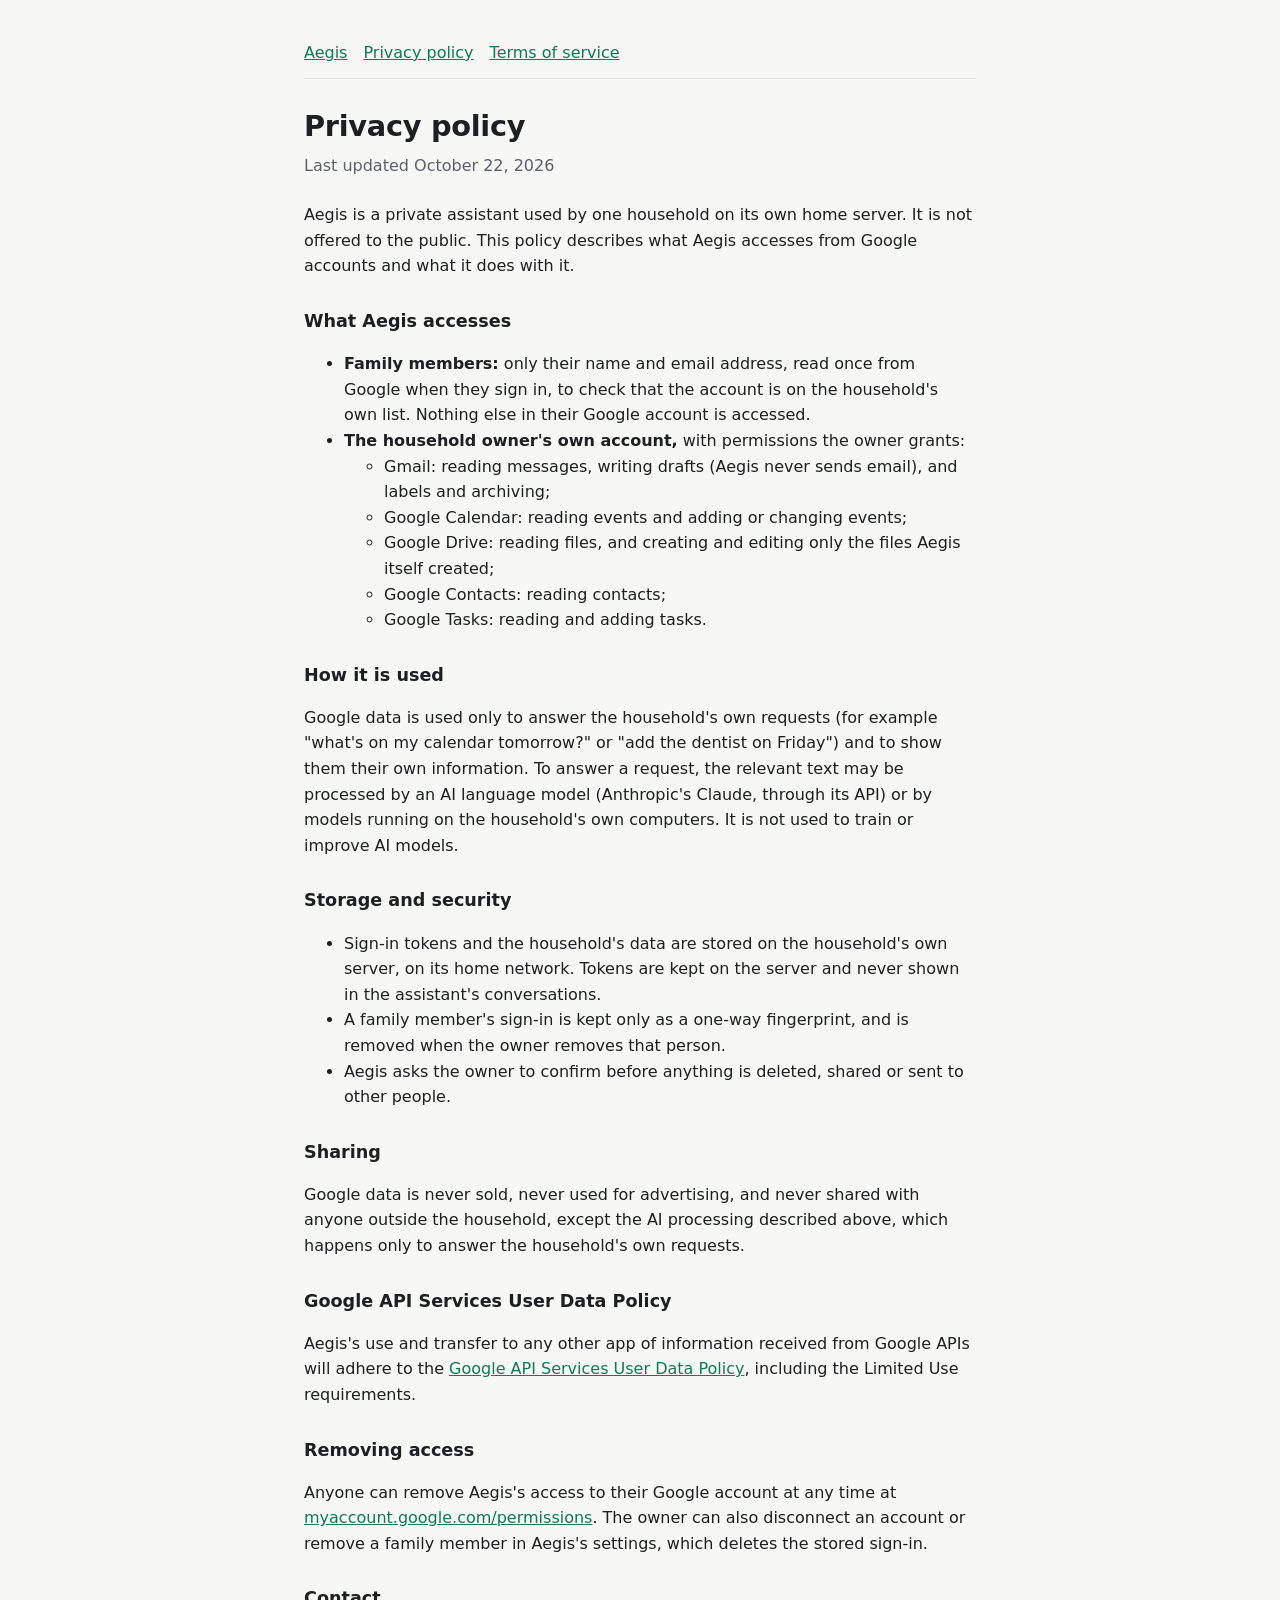
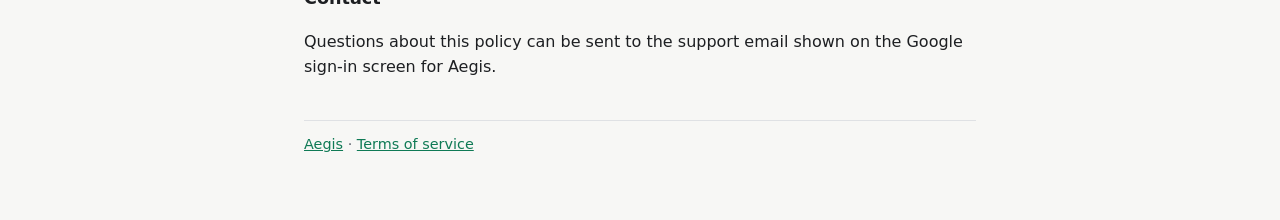
==== privacy.html @ 93bcda1e "Aegis home page, privacy policy and terms (for Google's OAuth branding) Co-Authored-By: Claude Opus " ====
<!doctype html>
<html lang="en">
<head>
<meta charset="utf-8">
<meta name="viewport" content="width=device-width, initial-scale=1">
<title>Aegis privacy policy</title>
<link rel="stylesheet" href="style.css">
</head>
<body>
<main>
  <nav><a href="./">Aegis</a><a href="privacy.html">Privacy policy</a><a href="terms.html">Terms of service</a></nav>
  <h1>Privacy policy</h1>
  <p class="sub">Last updated October 22, 2026</p>

  <p>Aegis is a private assistant used by one household on its own home server. It is not offered to the public.
    This policy describes what Aegis accesses from Google accounts and what it does with it.</p>

  <h2>What Aegis accesses</h2>
  <ul>
    <li><strong>Family members:</strong> only their name and email address, read once from Google when they sign in,
      to check that the account is on the household's own list. Nothing else in their Google account is accessed.</li>
    <li><strong>The household owner's own account,</strong> with permissions the owner grants:
      <ul>
        <li>Gmail: reading messages, writing drafts (Aegis never sends email), and labels and archiving;</li>
        <li>Google Calendar: reading events and adding or changing events;</li>
        <li>Google Drive: reading files, and creating and editing only the files Aegis itself created;</li>
        <li>Google Contacts: reading contacts;</li>
        <li>Google Tasks: reading and adding tasks.</li>
      </ul>
    </li>
  </ul>

  <h2>How it is used</h2>
  <p>Google data is used only to answer the household's own requests (for example "what's on my calendar
    tomorrow?" or "add the dentist on Friday") and to show them their own information. To answer a request, the
    relevant text may be processed by an AI language model (Anthropic's Claude, through its API) or by models
    running on the household's own computers. It is not used to train or improve AI models.</p>

  <h2>Storage and security</h2>
  <ul>
    <li>Sign-in tokens and the household's data are stored on the household's own server, on its home network.
      Tokens are kept on the server and never shown in the assistant's conversations.</li>
    <li>A family member's sign-in is kept only as a one-way fingerprint, and is removed when the owner removes that
      person.</li>
    <li>Aegis asks the owner to confirm before anything is deleted, shared or sent to other people.</li>
  </ul>

  <h2>Sharing</h2>
  <p>Google data is never sold, never used for advertising, and never shared with anyone outside the household,
    except the AI processing described above, which happens only to answer the household's own requests.</p>

  <h2>Google API Services User Data Policy</h2>
  <p>Aegis's use and transfer to any other app of information received from Google APIs will adhere to the
    <a href="https://developers.google.com/terms/api-services-user-data-policy">Google API Services User Data
    Policy</a>, including the Limited Use requirements.</p>

  <h2>Removing access</h2>
  <p>Anyone can remove Aegis's access to their Google account at any time at
    <a href="https://myaccount.google.com/permissions">myaccount.google.com/permissions</a>. The owner can also
    disconnect an account or remove a family member in Aegis's settings, which deletes the stored sign-in.</p>

  <h2>Contact</h2>
  <p>Questions about this policy can be sent to the support email shown on the Google sign-in screen for Aegis.</p>

  <footer><a href="./">Aegis</a> &middot; <a href="terms.html">Terms of service</a></footer>
</main>
</body>
</html>
---- style.css ----
:root {
  --bg: #f7f7f5; --text: #1d1f22; --muted: #5b616b; --line: #dfe1e4; --accent: #0f7a55;
  color-scheme: light dark;
}
@media (prefers-color-scheme: dark) {
  :root { --bg: #0d0f12; --text: #e9ebee; --muted: #9aa1ab; --line: #262a30; --accent: #3ddc97; }
}
* { box-sizing: border-box; }
body { margin: 0; background: var(--bg); color: var(--text);
       font: 16px/1.6 system-ui, -apple-system, "Segoe UI", Roboto, sans-serif; }
main { max-width: 44rem; margin: 0 auto; padding: 40px 16px 64px; }
h1 { font-size: 1.8rem; margin: 0 0 4px; letter-spacing: -0.01em; }
h2 { font-size: 1.1rem; margin: 28px 0 6px; }
p, li { color: var(--text); }
.sub { color: var(--muted); margin: 0 0 24px; }
nav { display: flex; gap: 16px; flex-wrap: wrap; border-bottom: 1px solid var(--line); padding-bottom: 12px; margin-bottom: 24px; }
a { color: var(--accent); }
footer { margin-top: 40px; color: var(--muted); font-size: .9rem; border-top: 1px solid var(--line); padding-top: 12px; }
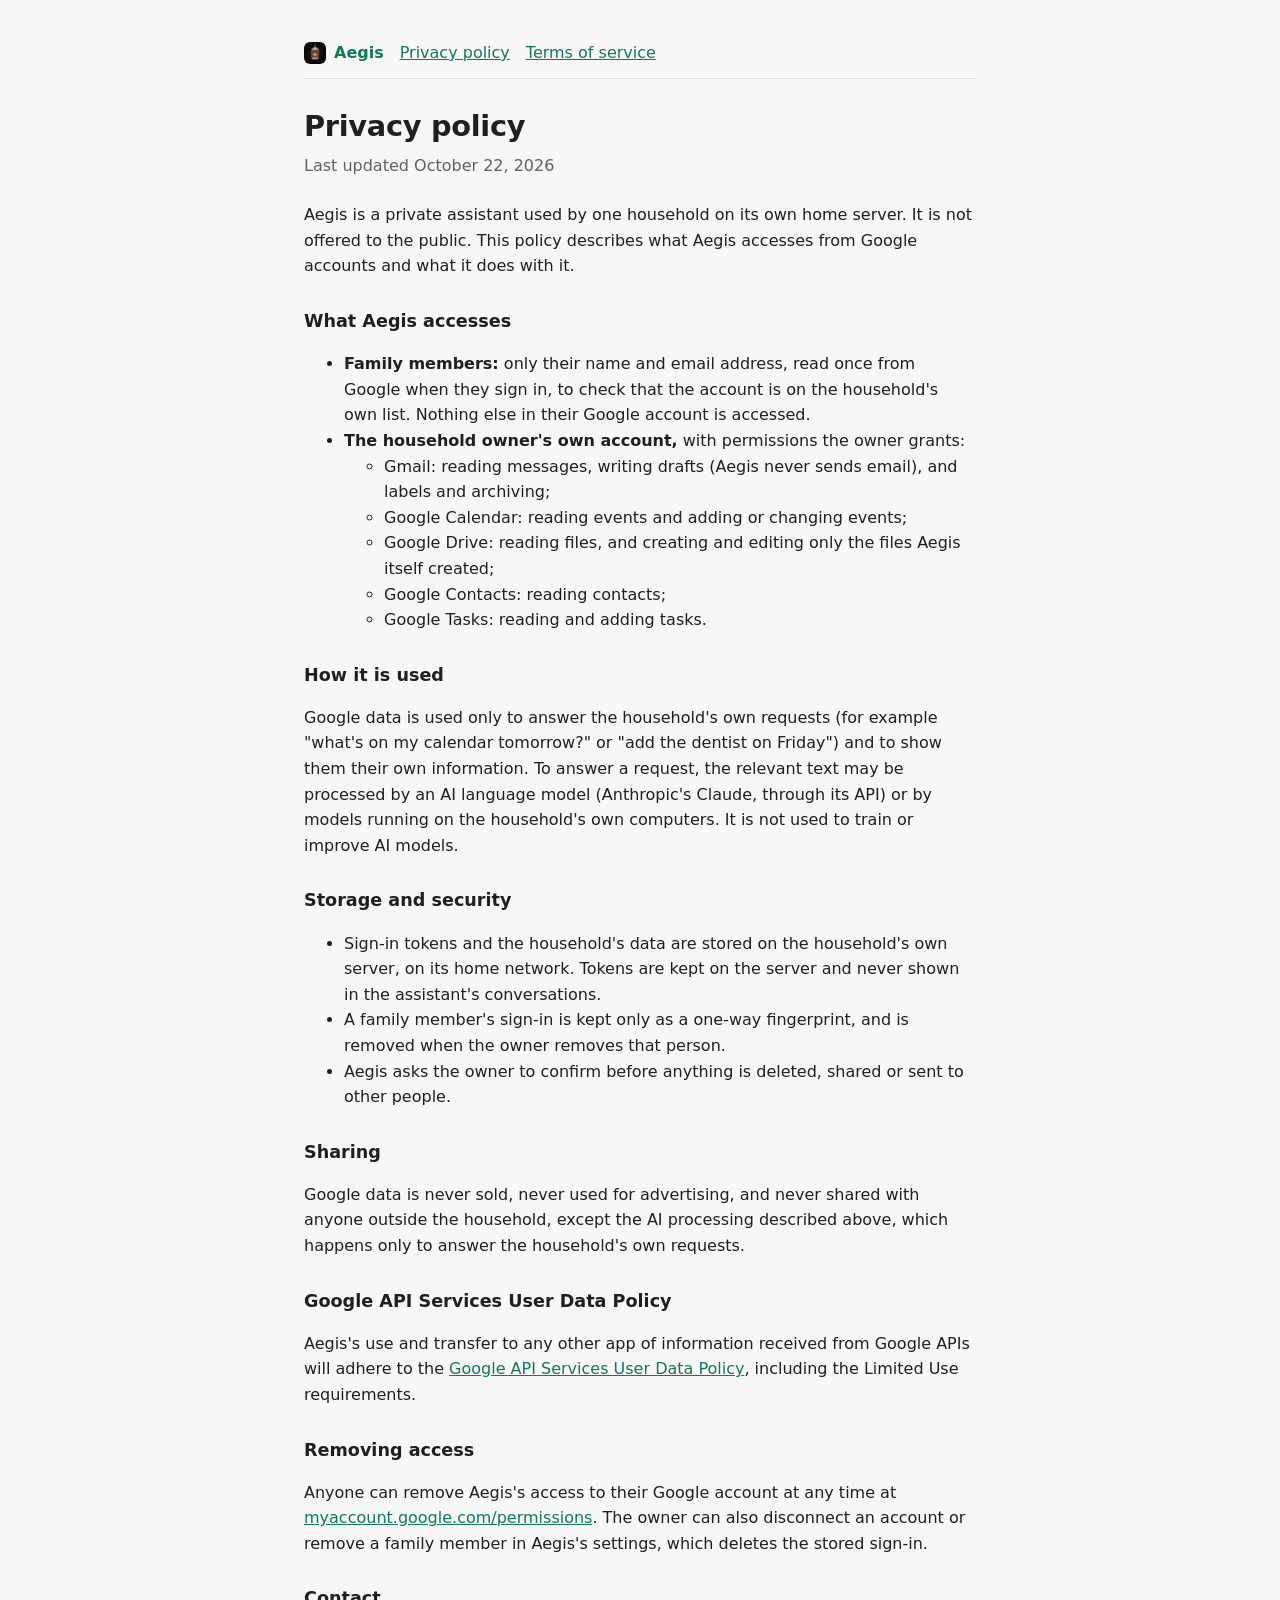
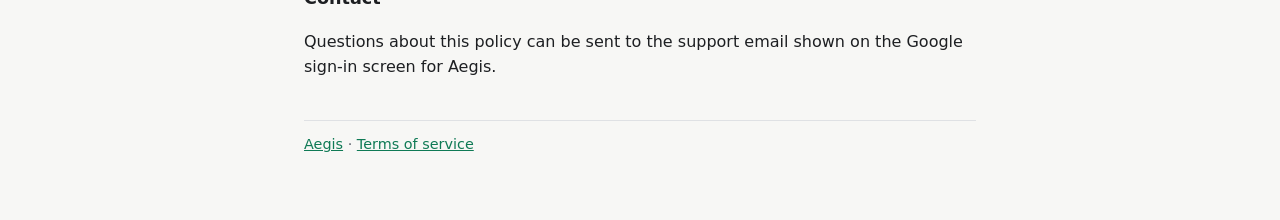
==== commit 8e4f6442: "Add the lantern icon (browser tab + header) Co-Authored-By: Claude Opus 5.5 <noreply@anthropic.com> " ====
--- a/privacy.html
+++ b/privacy.html
@@ -4,11 +4,13 @@
 <meta charset="utf-8">
 <meta name="viewport" content="width=device-width, initial-scale=1">
 <title>Aegis privacy policy</title>
+<link rel="icon" href="icon.png">
+<link rel="apple-touch-icon" href="icon.png">
 <link rel="stylesheet" href="style.css">
 </head>
 <body>
 <main>
-  <nav><a href="./">Aegis</a><a href="privacy.html">Privacy policy</a><a href="terms.html">Terms of service</a></nav>
+  <nav><a href="./" class="brand"><img src="icon.png" alt="" width="22" height="22">Aegis</a><a href="privacy.html">Privacy policy</a><a href="terms.html">Terms of service</a></nav>
   <h1>Privacy policy</h1>
   <p class="sub">Last updated October 22, 2026</p>
 
--- a/style.css
+++ b/style.css
@@ -16,3 +16,5 @@
 nav { display: flex; gap: 16px; flex-wrap: wrap; border-bottom: 1px solid var(--line); padding-bottom: 12px; margin-bottom: 24px; }
 a { color: var(--accent); }
 footer { margin-top: 40px; color: var(--muted); font-size: .9rem; border-top: 1px solid var(--line); padding-top: 12px; }
+.brand { display: inline-flex; align-items: center; gap: 8px; font-weight: 600; text-decoration: none; }
+.brand img { border-radius: 6px; }
